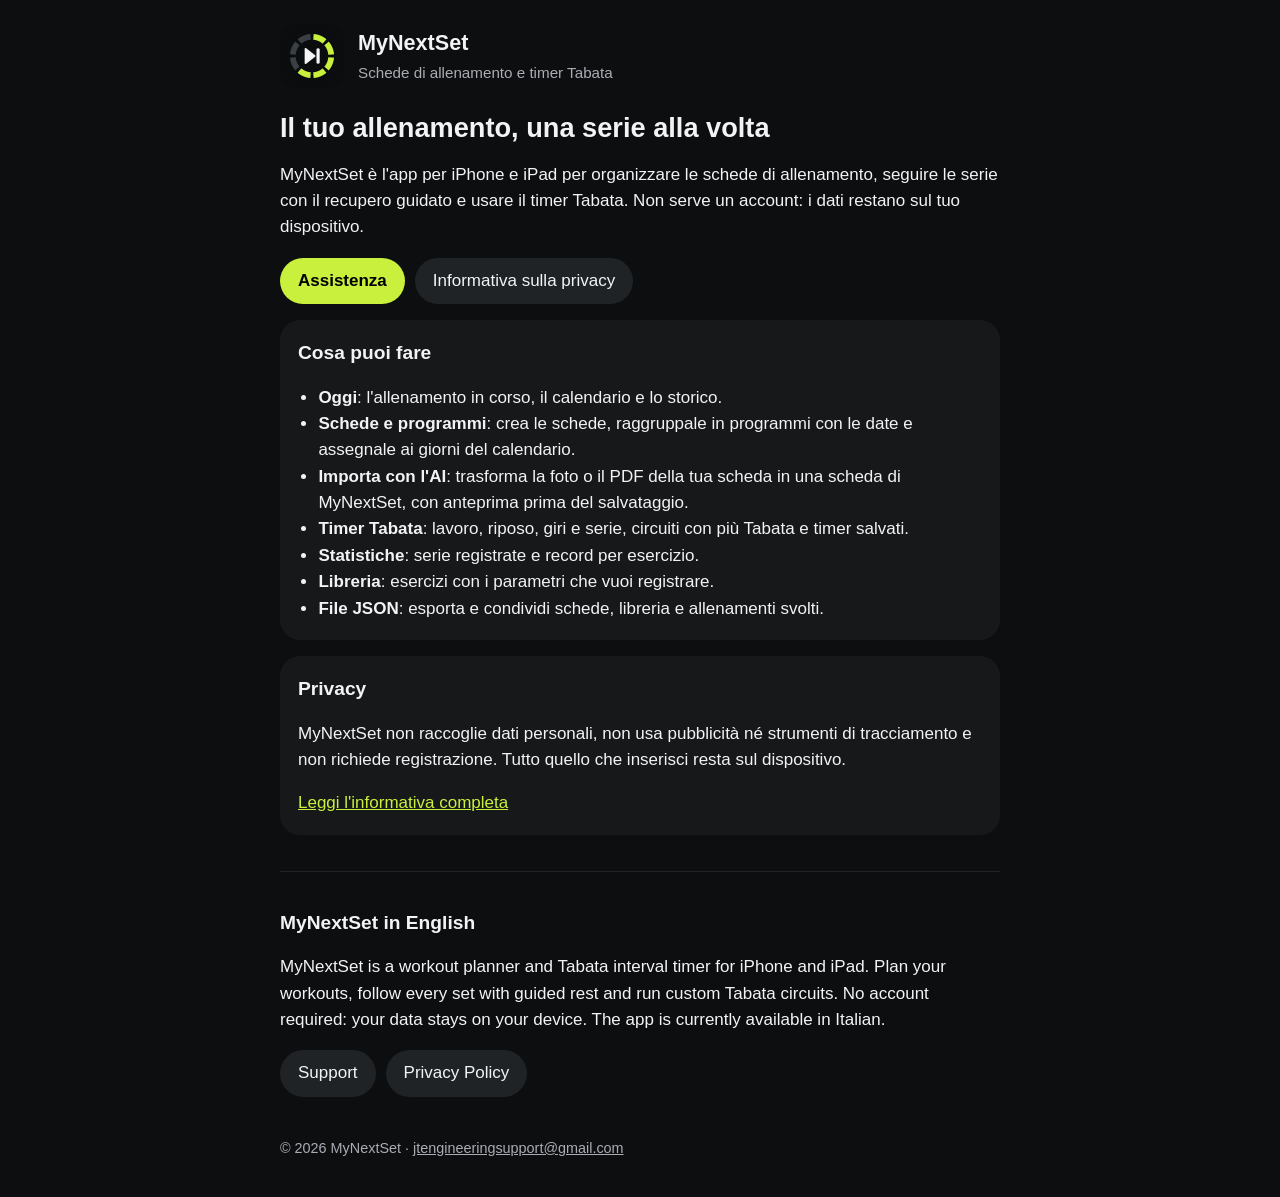
==== index.html @ 891cbf1f "mynextset pages" ====
<!doctype html>
<html lang="it">
<head>
  <meta charset="utf-8">
  <meta name="viewport" content="width=device-width, initial-scale=1, viewport-fit=cover">
  <title>MyNextSet – Schede di allenamento e timer Tabata</title>
  <meta name="description" content="MyNextSet è l'app per iPhone e iPad per organizzare le schede di allenamento, seguire le serie e usare il timer Tabata. Nessun account, dati solo sul dispositivo.">
  <meta name="theme-color" content="#0d0e10">
  <link rel="icon" type="image/png" href="favicon.png">
  <link rel="apple-touch-icon" href="apple-touch-icon.png">
  <link rel="stylesheet" href="stile.css">
</head>
<body>
<main>
  <header>
    <img src="icona.png" alt="" width="64" height="64">
    <div>
      <strong>MyNextSet</strong>
      <span>Schede di allenamento e timer Tabata</span>
    </div>
  </header>

  <h1>Il tuo allenamento, una serie alla volta</h1>
  <p>MyNextSet è l'app per iPhone e iPad per organizzare le schede di allenamento, seguire le serie con il recupero guidato e usare il timer Tabata. Non serve un account: i dati restano sul tuo dispositivo.</p>

  <div class="links">
    <a class="button" href="supporto.html">Assistenza</a>
    <a href="privacy.html">Informativa sulla privacy</a>
  </div>

  <div class="card">
    <h2>Cosa puoi fare</h2>
    <ul>
      <li><strong>Oggi</strong>: l'allenamento in corso, il calendario e lo storico.</li>
      <li><strong>Schede e programmi</strong>: crea le schede, raggruppale in programmi con le date e assegnale ai giorni del calendario.</li>
      <li><strong>Importa con l'AI</strong>: trasforma la foto o il PDF della tua scheda in una scheda di MyNextSet, con anteprima prima del salvataggio.</li>
      <li><strong>Timer Tabata</strong>: lavoro, riposo, giri e serie, circuiti con più Tabata e timer salvati.</li>
      <li><strong>Statistiche</strong>: serie registrate e record per esercizio.</li>
      <li><strong>Libreria</strong>: esercizi con i parametri che vuoi registrare.</li>
      <li><strong>File JSON</strong>: esporta e condividi schede, libreria e allenamenti svolti.</li>
    </ul>
  </div>

  <div class="card">
    <h2>Privacy</h2>
    <p>MyNextSet non raccoglie dati personali, non usa pubblicità né strumenti di tracciamento e non richiede registrazione. Tutto quello che inserisci resta sul dispositivo.</p>
    <p><a href="privacy.html">Leggi l'informativa completa</a></p>
  </div>

  <hr>

  <section lang="en">
    <h2>MyNextSet in English</h2>
    <p>MyNextSet is a workout planner and Tabata interval timer for iPhone and iPad. Plan your workouts, follow every set with guided rest and run custom Tabata circuits. No account required: your data stays on your device. The app is currently available in Italian.</p>
    <div class="links">
      <a href="supporto.html#en">Support</a>
      <a href="privacy.html#en">Privacy Policy</a>
    </div>
  </section>

  <footer>
    <p>© 2026 MyNextSet · <a href="mailto:jtengineeringsupport@gmail.com">jtengineeringsupport@gmail.com</a></p>
  </footer>
</main>
</body>
</html>
---- stile.css ----
/* MyNextSet: stile delle pagine pubbliche (GitHub Pages). Stessi colori dell'app iOS. */
:root {
  --sfondo: #0d0e10;
  --scheda: #16181a;
  --superficie: #202326;
  --testo: #f2f3f4;
  --secondario: #a9adb3;
  --accento: #c9f03d;
  color-scheme: dark;
}

* { box-sizing: border-box; }

html { -webkit-text-size-adjust: 100%; }

body {
  margin: 0;
  background: var(--sfondo);
  color: var(--testo);
  font: 17px/1.55 -apple-system, BlinkMacSystemFont, "Segoe UI", Roboto, Helvetica, Arial, sans-serif;
  padding: max(16px, env(safe-area-inset-top)) max(16px, env(safe-area-inset-right))
           max(24px, env(safe-area-inset-bottom)) max(16px, env(safe-area-inset-left));
}

main { max-width: 720px; margin: 0 auto; }

header { display: flex; align-items: center; gap: 14px; margin: 8px 0 24px; }
header img { width: 64px; height: 64px; border-radius: 15px; flex: none; }
header a { color: inherit; text-decoration: none; }
header strong { display: block; font-size: 1.35rem; }
header span { color: var(--secondario); font-size: .95rem; }

h1 { font-size: 1.7rem; line-height: 1.2; margin: 0 0 8px; }
h2 { font-size: 1.2rem; margin: 28px 0 8px; }
h3 { font-size: 1.05rem; margin: 20px 0 6px; }
p, li { overflow-wrap: anywhere; }
ul { padding-left: 1.2em; }

a { color: var(--accento); }

.card {
  background: var(--scheda);
  border-radius: 20px;
  padding: 18px;
  margin: 16px 0;
}
.card > :first-child { margin-top: 0; }
.card > :last-child { margin-bottom: 0; }

.muted { color: var(--secondario); font-size: .95rem; }

.button {
  display: inline-flex;
  align-items: center;
  justify-content: center;
  min-height: 44px;
  padding: 10px 18px;
  border-radius: 999px;
  background: var(--accento);
  color: #000;
  font-weight: 600;
  text-decoration: none;
}

.links { display: flex; flex-wrap: wrap; gap: 10px; margin: 16px 0; }
.links a:not(.button) {
  display: inline-flex;
  align-items: center;
  min-height: 44px;
  padding: 10px 18px;
  border-radius: 999px;
  background: var(--superficie);
  color: var(--testo);
  text-decoration: none;
}

hr { border: 0; border-top: 1px solid var(--superficie); margin: 36px 0; }

footer { margin-top: 40px; color: var(--secondario); font-size: .9rem; }
footer a { color: var(--secondario); }
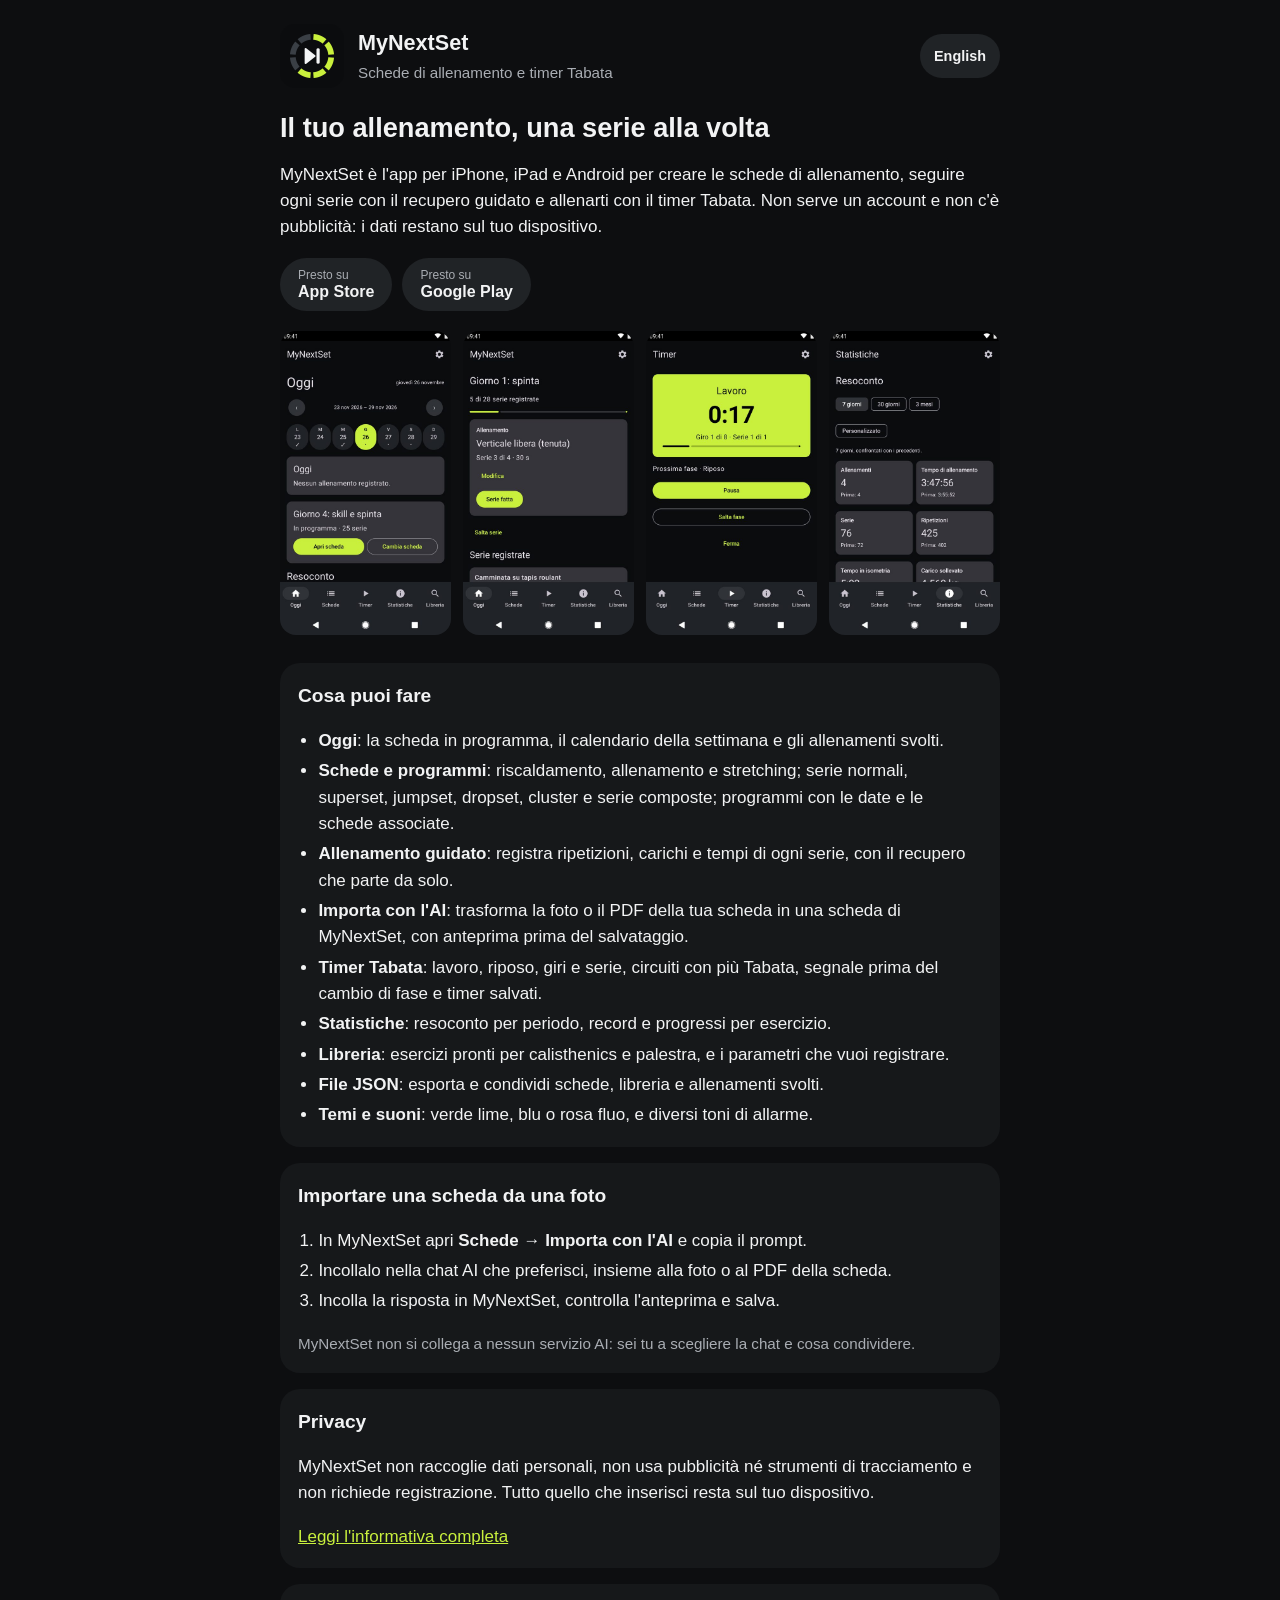
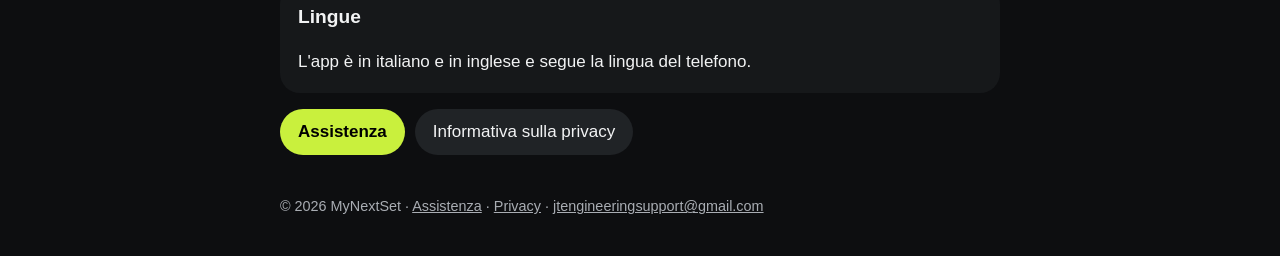
==== commit 7270757c: "my next pages version 1.0" ====
--- a/index.html
+++ b/index.html
@@ -4,8 +4,13 @@
   <meta charset="utf-8">
   <meta name="viewport" content="width=device-width, initial-scale=1, viewport-fit=cover">
   <title>MyNextSet – Schede di allenamento e timer Tabata</title>
-  <meta name="description" content="MyNextSet è l'app per iPhone e iPad per organizzare le schede di allenamento, seguire le serie e usare il timer Tabata. Nessun account, dati solo sul dispositivo.">
+  <meta name="description" content="MyNextSet è l'app per iPhone, iPad e Android per creare le schede di allenamento, seguire ogni serie con il recupero guidato e usare il timer Tabata. Senza account: i dati restano sul dispositivo.">
   <meta name="theme-color" content="#0d0e10">
+  <meta property="og:title" content="MyNextSet – Schede di allenamento e timer Tabata">
+  <meta property="og:description" content="Crea le tue schede o importale da una foto, segui ogni serie e allenati con il timer Tabata. Senza account, dati sul tuo dispositivo.">
+  <meta property="og:image" content="https://dm1l1t0.github.io/mynextset_support/icona.png">
+  <link rel="alternate" hreflang="it" href="https://dm1l1t0.github.io/mynextset_support/">
+  <link rel="alternate" hreflang="en" href="https://dm1l1t0.github.io/mynextset_support/en/">
   <link rel="icon" type="image/png" href="favicon.png">
   <link rel="apple-touch-icon" href="apple-touch-icon.png">
   <link rel="stylesheet" href="stile.css">
@@ -14,52 +19,71 @@
 <main>
   <header>
     <img src="icona.png" alt="" width="64" height="64">
-    <div>
+    <div class="marchio">
       <strong>MyNextSet</strong>
       <span>Schede di allenamento e timer Tabata</span>
     </div>
+    <a class="lingua" href="en/" hreflang="en" lang="en">English</a>
   </header>
 
   <h1>Il tuo allenamento, una serie alla volta</h1>
-  <p>MyNextSet è l'app per iPhone e iPad per organizzare le schede di allenamento, seguire le serie con il recupero guidato e usare il timer Tabata. Non serve un account: i dati restano sul tuo dispositivo.</p>
+  <p>MyNextSet è l'app per iPhone, iPad e Android per creare le schede di allenamento, seguire ogni serie con il recupero guidato e allenarti con il timer Tabata. Non serve un account e non c'è pubblicità: i dati restano sul tuo dispositivo.</p>
+
+  <div class="links">
+    <span class="store"><small>Presto su</small><strong>App Store</strong></span>
+    <span class="store"><small>Presto su</small><strong>Google Play</strong></span>
+  </div>
+
+  <div class="galleria">
+    <img src="img/it/01-oggi.jpg" alt="Oggi: calendario della settimana e scheda in programma" width="540" height="960">
+    <img src="img/it/03-allenamento.jpg" alt="Allenamento guidato con le serie registrate" width="540" height="960" loading="lazy">
+    <img src="img/it/04-tabata.jpg" alt="Timer Tabata in corso, fase di lavoro" width="540" height="960" loading="lazy">
+    <img src="img/it/06-statistiche.jpg" alt="Statistiche: resoconto della settimana" width="540" height="960" loading="lazy">
+  </div>
+
+  <div class="card">
+    <h2>Cosa puoi fare</h2>
+    <ul>
+      <li><strong>Oggi</strong>: la scheda in programma, il calendario della settimana e gli allenamenti svolti.</li>
+      <li><strong>Schede e programmi</strong>: riscaldamento, allenamento e stretching; serie normali, superset, jumpset, dropset, cluster e serie composte; programmi con le date e le schede associate.</li>
+      <li><strong>Allenamento guidato</strong>: registra ripetizioni, carichi e tempi di ogni serie, con il recupero che parte da solo.</li>
+      <li><strong>Importa con l'AI</strong>: trasforma la foto o il PDF della tua scheda in una scheda di MyNextSet, con anteprima prima del salvataggio.</li>
+      <li><strong>Timer Tabata</strong>: lavoro, riposo, giri e serie, circuiti con più Tabata, segnale prima del cambio di fase e timer salvati.</li>
+      <li><strong>Statistiche</strong>: resoconto per periodo, record e progressi per esercizio.</li>
+      <li><strong>Libreria</strong>: esercizi pronti per calisthenics e palestra, e i parametri che vuoi registrare.</li>
+      <li><strong>File JSON</strong>: esporta e condividi schede, libreria e allenamenti svolti.</li>
+      <li><strong>Temi e suoni</strong>: verde lime, blu o rosa fluo, e diversi toni di allarme.</li>
+    </ul>
+  </div>
+
+  <div class="card">
+    <h2>Importare una scheda da una foto</h2>
+    <ol>
+      <li>In MyNextSet apri <strong>Schede → Importa con l'AI</strong> e copia il prompt.</li>
+      <li>Incollalo nella chat AI che preferisci, insieme alla foto o al PDF della scheda.</li>
+      <li>Incolla la risposta in MyNextSet, controlla l'anteprima e salva.</li>
+    </ol>
+    <p class="muted">MyNextSet non si collega a nessun servizio AI: sei tu a scegliere la chat e cosa condividere.</p>
+  </div>
+
+  <div class="card">
+    <h2>Privacy</h2>
+    <p>MyNextSet non raccoglie dati personali, non usa pubblicità né strumenti di tracciamento e non richiede registrazione. Tutto quello che inserisci resta sul tuo dispositivo.</p>
+    <p><a href="privacy.html">Leggi l'informativa completa</a></p>
+  </div>
+
+  <div class="card">
+    <h2>Lingue</h2>
+    <p>L'app è in italiano e in inglese e segue la lingua del telefono.</p>
+  </div>
 
   <div class="links">
     <a class="button" href="supporto.html">Assistenza</a>
     <a href="privacy.html">Informativa sulla privacy</a>
   </div>
 
-  <div class="card">
-    <h2>Cosa puoi fare</h2>
-    <ul>
-      <li><strong>Oggi</strong>: l'allenamento in corso, il calendario e lo storico.</li>
-      <li><strong>Schede e programmi</strong>: crea le schede, raggruppale in programmi con le date e assegnale ai giorni del calendario.</li>
-      <li><strong>Importa con l'AI</strong>: trasforma la foto o il PDF della tua scheda in una scheda di MyNextSet, con anteprima prima del salvataggio.</li>
-      <li><strong>Timer Tabata</strong>: lavoro, riposo, giri e serie, circuiti con più Tabata e timer salvati.</li>
-      <li><strong>Statistiche</strong>: serie registrate e record per esercizio.</li>
-      <li><strong>Libreria</strong>: esercizi con i parametri che vuoi registrare.</li>
-      <li><strong>File JSON</strong>: esporta e condividi schede, libreria e allenamenti svolti.</li>
-    </ul>
-  </div>
-
-  <div class="card">
-    <h2>Privacy</h2>
-    <p>MyNextSet non raccoglie dati personali, non usa pubblicità né strumenti di tracciamento e non richiede registrazione. Tutto quello che inserisci resta sul dispositivo.</p>
-    <p><a href="privacy.html">Leggi l'informativa completa</a></p>
-  </div>
-
-  <hr>
-
-  <section lang="en">
-    <h2>MyNextSet in English</h2>
-    <p>MyNextSet is a workout planner and Tabata interval timer for iPhone and iPad. Plan your workouts, follow every set with guided rest and run custom Tabata circuits. No account required: your data stays on your device. The app is currently available in Italian.</p>
-    <div class="links">
-      <a href="supporto.html#en">Support</a>
-      <a href="privacy.html#en">Privacy Policy</a>
-    </div>
-  </section>
-
   <footer>
-    <p>© 2026 MyNextSet · <a href="mailto:jtengineeringsupport@gmail.com">jtengineeringsupport@gmail.com</a></p>
+    <p>© 2026 MyNextSet · <a href="supporto.html">Assistenza</a> · <a href="privacy.html">Privacy</a> · <a href="mailto:jtengineeringsupport@gmail.com">jtengineeringsupport@gmail.com</a></p>
   </footer>
 </main>
 </body>
--- a/stile.css
+++ b/stile.css
@@ -1,4 +1,4 @@
-/* MyNextSet: stile delle pagine pubbliche (GitHub Pages). Stessi colori dell'app iOS. */
+/* MyNextSet: stile delle pagine pubbliche (GitHub Pages). Stessi colori delle app. */
 :root {
   --sfondo: #0d0e10;
   --scheda: #16181a;
@@ -29,12 +29,26 @@
 header a { color: inherit; text-decoration: none; }
 header strong { display: block; font-size: 1.35rem; }
 header span { color: var(--secondario); font-size: .95rem; }
+header .marchio { flex: 1; min-width: 0; }
+header .lingua {
+  flex: none;
+  display: inline-flex;
+  align-items: center;
+  min-height: 44px;
+  padding: 8px 14px;
+  border-radius: 999px;
+  background: var(--superficie);
+  color: var(--testo);
+  font-size: .9rem;
+  font-weight: 600;
+}
 
 h1 { font-size: 1.7rem; line-height: 1.2; margin: 0 0 8px; }
 h2 { font-size: 1.2rem; margin: 28px 0 8px; }
 h3 { font-size: 1.05rem; margin: 20px 0 6px; }
 p, li { overflow-wrap: anywhere; }
-ul { padding-left: 1.2em; }
+ul, ol { padding-left: 1.2em; }
+li + li { margin-top: 4px; }
 
 a { color: var(--accento); }
 
@@ -63,7 +77,7 @@
 }
 
 .links { display: flex; flex-wrap: wrap; gap: 10px; margin: 16px 0; }
-.links a:not(.button) {
+.links a:not(.button), .store {
   display: inline-flex;
   align-items: center;
   min-height: 44px;
@@ -73,6 +87,32 @@
   color: var(--testo);
   text-decoration: none;
 }
+/* Pulsanti degli store: finché l'app non è pubblicata sono testi, poi diventano link. */
+.store { flex-direction: column; align-items: flex-start; justify-content: center; line-height: 1.2; }
+.store small { color: var(--secondario); font-size: .75rem; }
+.store strong { font-size: 1rem; }
+
+/* Screenshot: scorrono di lato sul telefono, stanno su una riga sullo schermo largo. */
+.galleria {
+  display: grid;
+  grid-auto-flow: column;
+  grid-auto-columns: minmax(150px, 1fr);
+  gap: 12px;
+  overflow-x: auto;
+  scroll-snap-type: x mandatory;
+  margin: 20px -16px;
+  padding: 0 16px 8px;
+  overscroll-behavior-x: contain;
+}
+.galleria img {
+  display: block;
+  width: 100%;
+  height: auto;
+  aspect-ratio: 9 / 16;
+  border-radius: 16px;
+  background: var(--scheda);
+  scroll-snap-align: start;
+}
 
 hr { border: 0; border-top: 1px solid var(--superficie); margin: 36px 0; }
 
